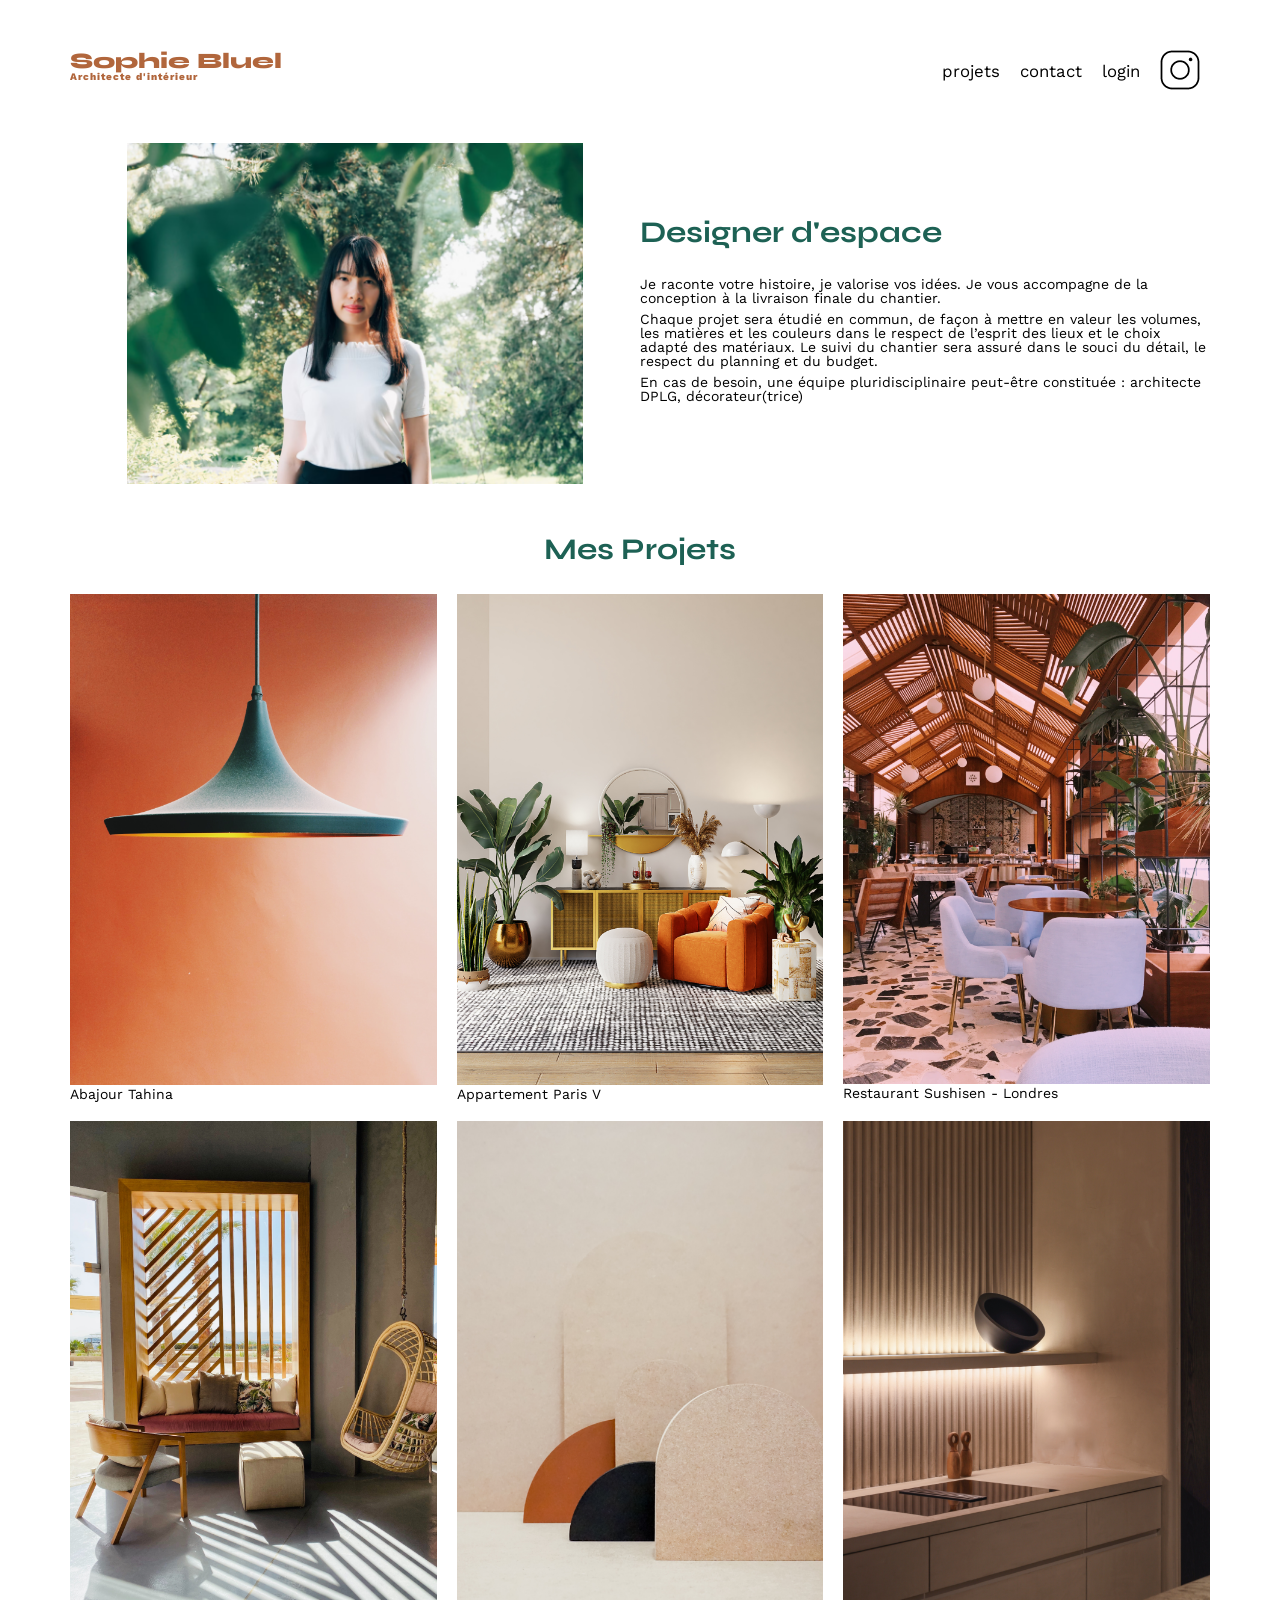
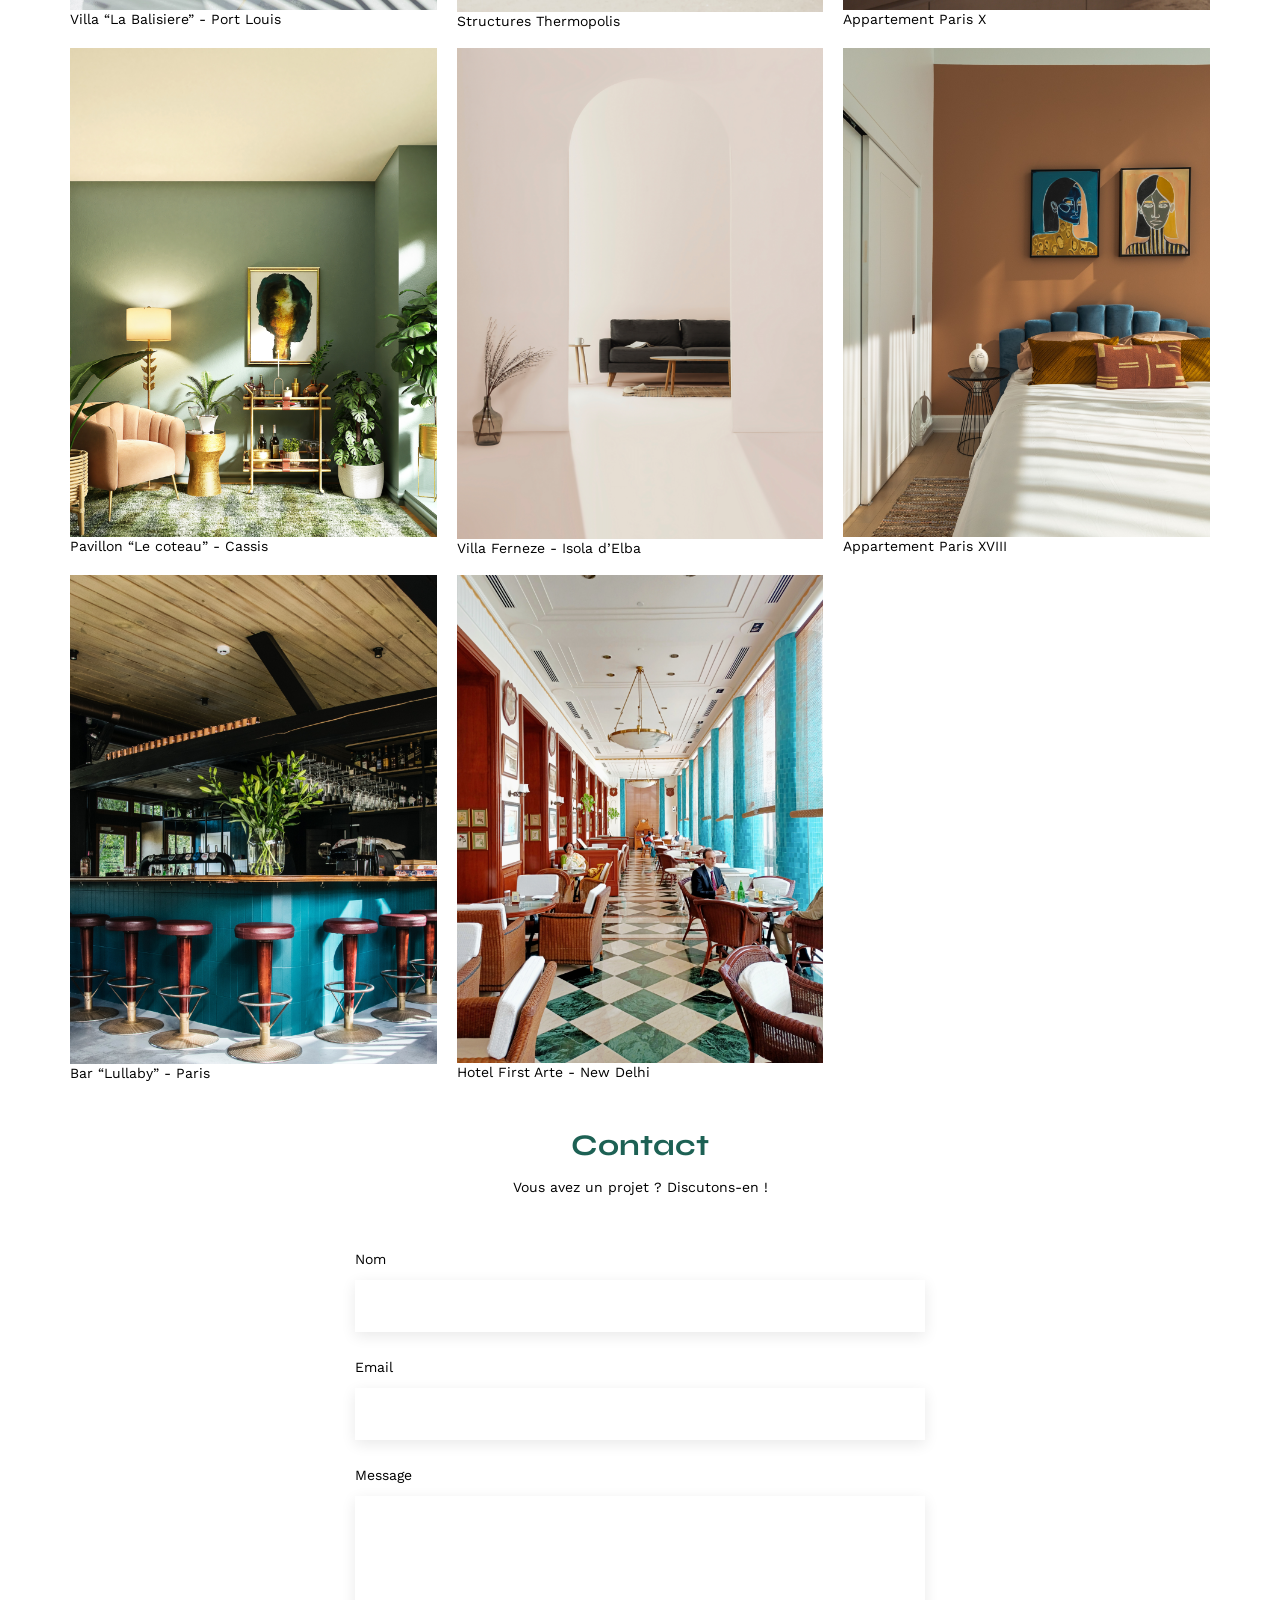
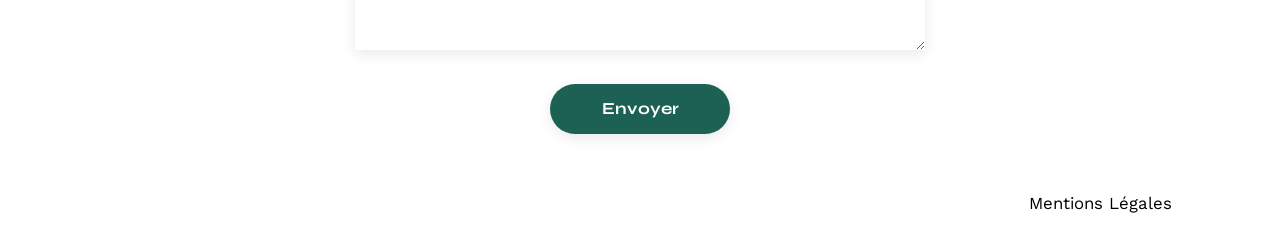
==== index.html @ ec169029 "feat: initial project structure for Sophie Bluel" ====
<!DOCTYPE html>
<html lang="fr">
<head>
	<meta charset="UTF-8">
	<title>Sophie Bluel - Architecte d'intérieur</title>
	<meta name="viewport" content="width=device-width, initial-scale=1.0">
	<link rel="preconnect" href="https://fonts.googleapis.com">
	<link rel="preconnect" href="https://fonts.gstatic.com" crossorigin>
	<link href="https://fonts.googleapis.com/css2?family=Syne:wght@700;800&family=Work+Sans&display=swap" rel="stylesheet">
	<meta name="description" content="">
	<link rel="stylesheet" href="./assets/style.css">
</head>
<body>
<header>
	<h1>Sophie Bluel <span>Architecte d'intérieur</span></h1>
	<nav>
		<ul>
			<li>projets</li>
			<li>contact</li>
			<li>login</li>
			<li><img src="./assets/icons/instagram.png" alt="Instagram"></li>
		</ul>
	</nav>
</header>
<main>
	<section id="introduction">
		<figure>
			<img src="./assets/images/sophie-bluel.png" alt="">
		</figure>
		<article>
			<h2>Designer d'espace</h2>
			<p>Je raconte votre histoire, je valorise vos idées. Je vous accompagne de la conception à la livraison finale du chantier.</p>
			<p>Chaque projet sera étudié en commun, de façon à mettre en valeur les volumes, les matières et les couleurs dans le respect de l’esprit des lieux et le choix adapté des matériaux. Le suivi du chantier sera assuré dans le souci du détail, le respect du planning et du budget.</p>
			<p>En cas de besoin, une équipe pluridisciplinaire peut-être constituée : architecte DPLG, décorateur(trice)</p>
		</article>
	</section>
	<section id="portfolio">
		<h2>Mes Projets</h2>
		<div class="gallery">
			<figure>
				<img src="assets/images/abajour-tahina.png" alt="Abajour Tahina">
				<figcaption>Abajour Tahina</figcaption>
			</figure>
			<figure>
				<img src="assets/images/appartement-paris-v.png" alt="Appartement Paris V">
				<figcaption>Appartement Paris V</figcaption>
			</figure>
			<figure>
				<img src="assets/images/restaurant-sushisen-londres.png" alt="Restaurant Sushisen - Londres">
				<figcaption>Restaurant Sushisen - Londres</figcaption>
			</figure>
			<figure>
				<img src="assets/images/la-balisiere.png" alt="Villa “La Balisiere” - Port Louis">
				<figcaption>Villa “La Balisiere” - Port Louis</figcaption>
			</figure>
			<figure>
				<img src="assets/images/structures-thermopolis.png" alt="Structures Thermopolis">
				<figcaption>Structures Thermopolis</figcaption>
			</figure>
			<figure>
				<img src="assets/images/appartement-paris-x.png" alt="Appartement Paris X">
				<figcaption>Appartement Paris X</figcaption>
			</figure>
			<figure>
				<img src="assets/images/le-coteau-cassis.png" alt="Pavillon “Le coteau” - Cassis">
				<figcaption>Pavillon “Le coteau” - Cassis</figcaption>
			</figure>
			<figure>
				<img src="assets/images/villa-ferneze.png" alt="Villa Ferneze - Isola d’Elba">
				<figcaption>Villa Ferneze - Isola d’Elba</figcaption>
			</figure>
			<figure>
				<img src="assets/images/appartement-paris-xviii.png" alt="Appartement Paris XVIII">
				<figcaption>Appartement Paris XVIII</figcaption>
			</figure>
			<figure>
				<img src="assets/images/bar-lullaby-paris.png" alt="Bar “Lullaby” - Paris">
				<figcaption>Bar “Lullaby” - Paris</figcaption>
			</figure>
			<figure>
				<img src="assets/images/hotel-first-arte-new-delhi.png" alt="Hotel First Arte - New Delhi">
				<figcaption>Hotel First Arte - New Delhi</figcaption>
			</figure>
		</div>
	</section>
	<section id="contact">
		<h2>Contact</h2>
		<p>Vous avez un projet ? Discutons-en !</p>
		<form action="#" method="post">
			<label for="name">Nom</label>
			<input type="text" name="name" id="name">
			<label for="email">Email</label>
			<input type="email" name="email" id="email">
			<label for="message">Message</label>
			<textarea name="message" id="message" cols="30" rows="10"></textarea>
			<input type="submit" value="Envoyer">
		</form>
	</section>
</main>

<footer>
	<nav>
		<ul>
			<li>Mentions Légales</li>
		</ul>
	</nav>
</footer>
</body>
</html>
---- assets/style.css ----
/* http://meyerweb.com/eric/tools/css/reset/
   v2.0 | 20110126
   License: none (public domain)
*/

html, body, div, span, applet, object, iframe,
h1, h2, h3, h4, h5, h6, p, blockquote, pre,
a, abbr, acronym, address, big, cite, code,
del, dfn, em, img, ins, kbd, q, s, samp,
small, strike, strong, sub, sup, tt, var,
b, u, i, center,
dl, dt, dd, ol, ul, li,
fieldset, form, label, legend,
table, caption, tbody, tfoot, thead, tr, th, td,
article, aside, canvas, details, embed,
figure, figcaption, footer, header, hgroup,
menu, nav, output, ruby, section, summary,
time, mark, audio, video {
	margin: 0;
	padding: 0;
	border: 0;
	font-size: 100%;
	font: inherit;
	vertical-align: baseline;
}
/* HTML5 display-role reset for older browsers */
article, aside, details, figcaption, figure,
footer, header, hgroup, menu, nav, section {
	display: block;
}
body {
	line-height: 1;
}
ol, ul {
	list-style: none;
}
blockquote, q {
	quotes: none;
}
blockquote:before, blockquote:after,
q:before, q:after {
	content: '';
	content: none;
}
table {
	border-collapse: collapse;
	border-spacing: 0;
}
/** end reset css**/
body {
	max-width: 1140px;
	margin:auto;
	font-family: 'Work Sans' ;
	font-size: 14px;
}
header {
	display: flex;
	justify-content: space-between;
	margin: 50px 0
}
section {
	margin: 50px 0
}

h1{
	display: flex;
	flex-direction: column;
	font-family: 'Syne';
	font-size: 22px;
	font-weight: 800;
	color: #B1663C
}

h1 > span {
	font-family: 'Work Sans';
	font-size:10px;
	letter-spacing: 0.1em;
;
}

h2{
	font-family: 'Syne';
	font-weight: 700;
	font-size: 30px;
	color: #1D6154
}
nav ul {
	display: flex;
	align-items: center;
	list-style-type: none;

}
nav li {
	padding: 0 10px;
	font-size: 1.2em;
}

li:hover {
	color: #B1663C;
}
#introduction {
	display: flex;
	align-items: center;
}
#introduction figure {
	flex: 1
}
#introduction img {
	display: block;
	margin: auto;
	width: 80%;
}

#introduction article {
	flex: 1
}
#introduction h2 {
	margin-bottom: 1em;
}

#introduction p {
	margin-bottom: 0.5em;
}
#portfolio h2 {
	text-align: center;
	margin-bottom: 1em;
}
.gallery {
	width: 100%;
	display: grid;
	grid-template-columns: 1fr 1fr 1fr;
	grid-column-gap: 20px;
	grid-row-gap: 20px;
}

.gallery img {
	width: 100%;

}
#contact {
	width: 50%;
margin: auto;
}
#contact > * {
	text-align: center;

}
#contact h2{
	margin-bottom: 20px;
}
#contact form {
	text-align: left;
	margin-top:30px;
	display: flex;
	flex-direction: column;
}

#contact input {
	height: 50px;
	font-size: 1.2em;
	border: none;
	box-shadow: 0px 4px 14px rgba(0, 0, 0, 0.09);
}
#contact label {
	margin: 2em 0 1em 0;
}
#contact textarea {
	border: none;
	box-shadow: 0px 4px 14px rgba(0, 0, 0, 0.09);
}

input[type="submit"]{
	font-family: 'Syne';
	font-weight: 700;
	color: white;
	background-color: #1D6154;
	margin : 2em auto ;
	width: 180px;
	text-align: center;
	border-radius: 60px ;
}

footer nav ul {
	display: flex;
	justify-content: flex-end;
	margin: 2em
}
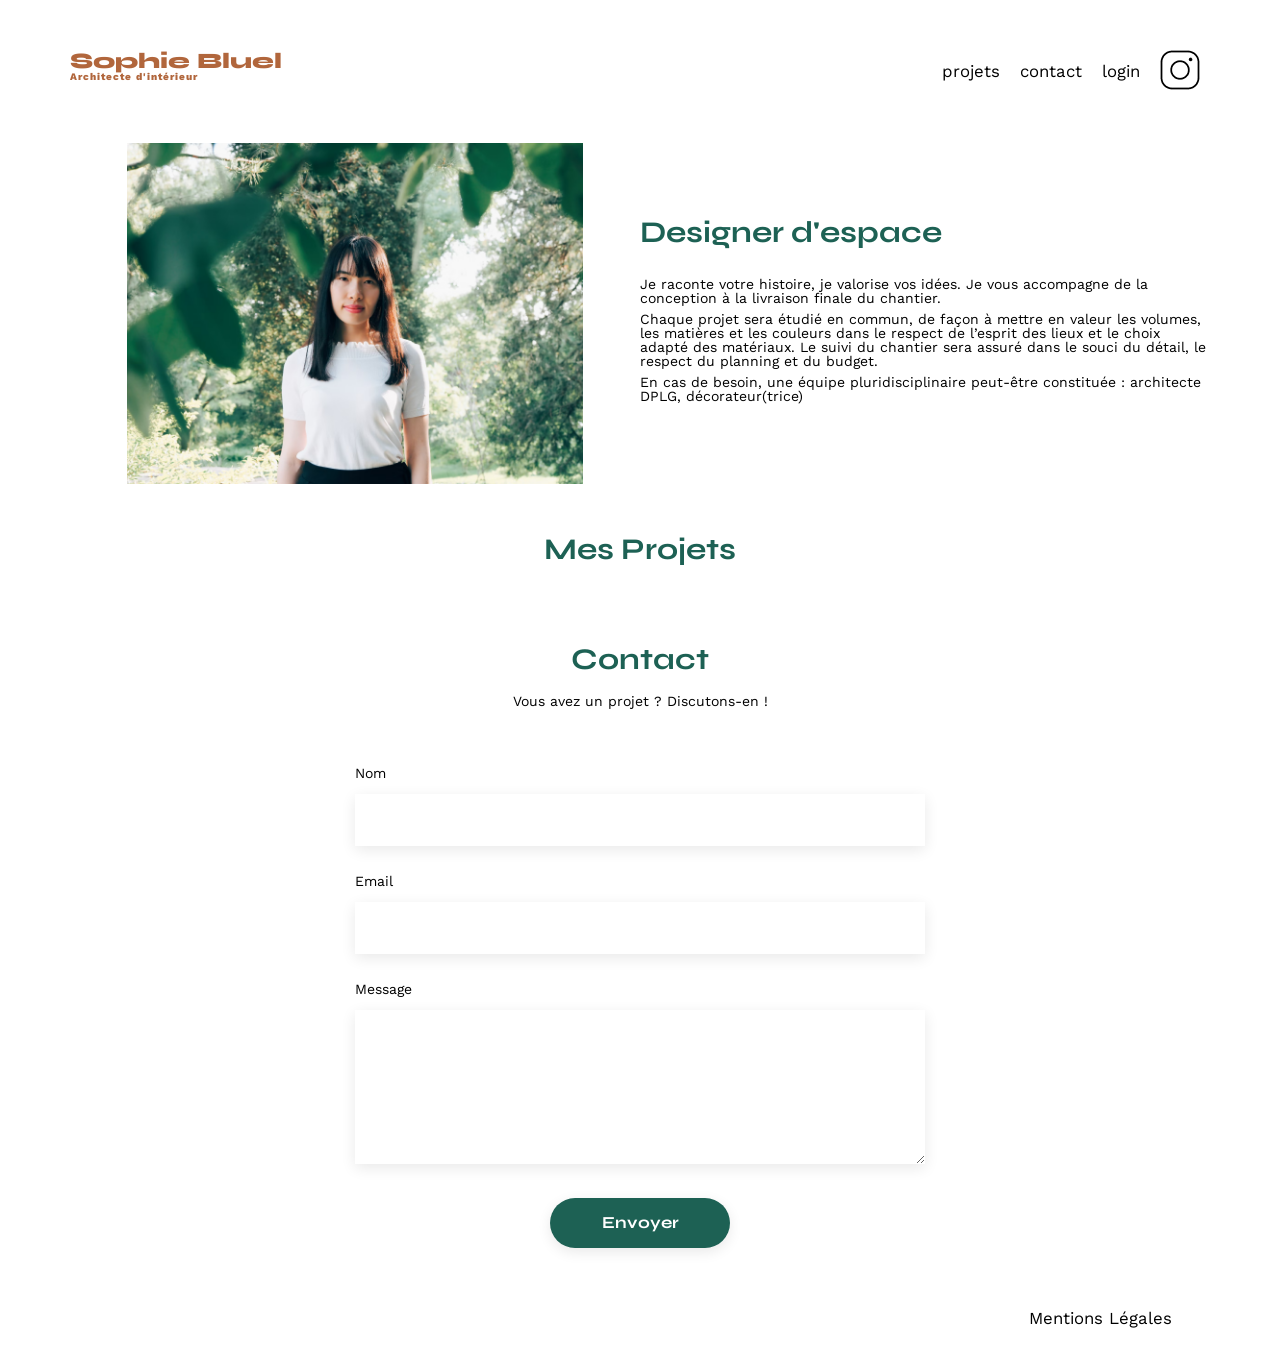
==== commit 3e569bc1: "feat: fetch and display projects dynamically from API" ====
--- a/index.html
+++ b/index.html
@@ -1,109 +1,80 @@
-<!DOCTYPE html>
+<!doctype html>
 <html lang="fr">
-<head>
-	<meta charset="UTF-8">
-	<title>Sophie Bluel - Architecte d'intérieur</title>
-	<meta name="viewport" content="width=device-width, initial-scale=1.0">
-	<link rel="preconnect" href="https://fonts.googleapis.com">
-	<link rel="preconnect" href="https://fonts.gstatic.com" crossorigin>
-	<link href="https://fonts.googleapis.com/css2?family=Syne:wght@700;800&family=Work+Sans&display=swap" rel="stylesheet">
-	<meta name="description" content="">
-	<link rel="stylesheet" href="./assets/style.css">
-</head>
-<body>
-<header>
-	<h1>Sophie Bluel <span>Architecte d'intérieur</span></h1>
-	<nav>
-		<ul>
-			<li>projets</li>
-			<li>contact</li>
-			<li>login</li>
-			<li><img src="./assets/icons/instagram.png" alt="Instagram"></li>
-		</ul>
-	</nav>
-</header>
-<main>
-	<section id="introduction">
-		<figure>
-			<img src="./assets/images/sophie-bluel.png" alt="">
-		</figure>
-		<article>
-			<h2>Designer d'espace</h2>
-			<p>Je raconte votre histoire, je valorise vos idées. Je vous accompagne de la conception à la livraison finale du chantier.</p>
-			<p>Chaque projet sera étudié en commun, de façon à mettre en valeur les volumes, les matières et les couleurs dans le respect de l’esprit des lieux et le choix adapté des matériaux. Le suivi du chantier sera assuré dans le souci du détail, le respect du planning et du budget.</p>
-			<p>En cas de besoin, une équipe pluridisciplinaire peut-être constituée : architecte DPLG, décorateur(trice)</p>
-		</article>
-	</section>
-	<section id="portfolio">
-		<h2>Mes Projets</h2>
-		<div class="gallery">
-			<figure>
-				<img src="assets/images/abajour-tahina.png" alt="Abajour Tahina">
-				<figcaption>Abajour Tahina</figcaption>
-			</figure>
-			<figure>
-				<img src="assets/images/appartement-paris-v.png" alt="Appartement Paris V">
-				<figcaption>Appartement Paris V</figcaption>
-			</figure>
-			<figure>
-				<img src="assets/images/restaurant-sushisen-londres.png" alt="Restaurant Sushisen - Londres">
-				<figcaption>Restaurant Sushisen - Londres</figcaption>
-			</figure>
-			<figure>
-				<img src="assets/images/la-balisiere.png" alt="Villa “La Balisiere” - Port Louis">
-				<figcaption>Villa “La Balisiere” - Port Louis</figcaption>
-			</figure>
-			<figure>
-				<img src="assets/images/structures-thermopolis.png" alt="Structures Thermopolis">
-				<figcaption>Structures Thermopolis</figcaption>
-			</figure>
-			<figure>
-				<img src="assets/images/appartement-paris-x.png" alt="Appartement Paris X">
-				<figcaption>Appartement Paris X</figcaption>
-			</figure>
-			<figure>
-				<img src="assets/images/le-coteau-cassis.png" alt="Pavillon “Le coteau” - Cassis">
-				<figcaption>Pavillon “Le coteau” - Cassis</figcaption>
-			</figure>
-			<figure>
-				<img src="assets/images/villa-ferneze.png" alt="Villa Ferneze - Isola d’Elba">
-				<figcaption>Villa Ferneze - Isola d’Elba</figcaption>
-			</figure>
-			<figure>
-				<img src="assets/images/appartement-paris-xviii.png" alt="Appartement Paris XVIII">
-				<figcaption>Appartement Paris XVIII</figcaption>
-			</figure>
-			<figure>
-				<img src="assets/images/bar-lullaby-paris.png" alt="Bar “Lullaby” - Paris">
-				<figcaption>Bar “Lullaby” - Paris</figcaption>
-			</figure>
-			<figure>
-				<img src="assets/images/hotel-first-arte-new-delhi.png" alt="Hotel First Arte - New Delhi">
-				<figcaption>Hotel First Arte - New Delhi</figcaption>
-			</figure>
-		</div>
-	</section>
-	<section id="contact">
-		<h2>Contact</h2>
-		<p>Vous avez un projet ? Discutons-en !</p>
-		<form action="#" method="post">
-			<label for="name">Nom</label>
-			<input type="text" name="name" id="name">
-			<label for="email">Email</label>
-			<input type="email" name="email" id="email">
-			<label for="message">Message</label>
-			<textarea name="message" id="message" cols="30" rows="10"></textarea>
-			<input type="submit" value="Envoyer">
-		</form>
-	</section>
-</main>
+  <head>
+    <meta charset="UTF-8" />
+    <title>Sophie Bluel - Architecte d'intérieur</title>
+    <meta name="viewport" content="width=device-width, initial-scale=1.0" />
+    <link rel="preconnect" href="https://fonts.googleapis.com" />
+    <link rel="preconnect" href="https://fonts.gstatic.com" crossorigin />
+    <link
+      href="https://fonts.googleapis.com/css2?family=Syne:wght@700;800&family=Work+Sans&display=swap"
+      rel="stylesheet"
+    />
+    <meta name="description" content="" />
+    <link rel="stylesheet" href="./assets/style.css" />
+  </head>
+  <body>
+    <header>
+      <h1>Sophie Bluel <span>Architecte d'intérieur</span></h1>
+      <nav>
+        <ul>
+          <li>projets</li>
+          <li>contact</li>
+          <li>login</li>
+          <li><img src="./assets/icons/instagram.png" alt="Instagram" /></li>
+        </ul>
+      </nav>
+    </header>
+    <main>
+      <section id="introduction">
+        <figure>
+          <img src="./assets/images/sophie-bluel.png" alt="" />
+        </figure>
+        <article>
+          <h2>Designer d'espace</h2>
+          <p>
+            Je raconte votre histoire, je valorise vos idées. Je vous accompagne
+            de la conception à la livraison finale du chantier.
+          </p>
+          <p>
+            Chaque projet sera étudié en commun, de façon à mettre en valeur les
+            volumes, les matières et les couleurs dans le respect de l’esprit
+            des lieux et le choix adapté des matériaux. Le suivi du chantier
+            sera assuré dans le souci du détail, le respect du planning et du
+            budget.
+          </p>
+          <p>
+            En cas de besoin, une équipe pluridisciplinaire peut-être constituée
+            : architecte DPLG, décorateur(trice)
+          </p>
+        </article>
+      </section>
+      <section id="portfolio">
+        <h2>Mes Projets</h2>
+        <div class="gallery"></div>
+      </section>
+      <section id="contact">
+        <h2>Contact</h2>
+        <p>Vous avez un projet ? Discutons-en !</p>
+        <form action="#" method="post">
+          <label for="name">Nom</label>
+          <input type="text" name="name" id="name" />
+          <label for="email">Email</label>
+          <input type="email" name="email" id="email" />
+          <label for="message">Message</label>
+          <textarea name="message" id="message" cols="30" rows="10"></textarea>
+          <input type="submit" value="Envoyer" />
+        </form>
+      </section>
+    </main>
 
-<footer>
-	<nav>
-		<ul>
-			<li>Mentions Légales</li>
-		</ul>
-	</nav>
-</footer>
-</body>
+    <footer>
+      <nav>
+        <ul>
+          <li>Mentions Légales</li>
+        </ul>
+      </nav>
+    </footer>
+    <script src="./assets/Javascripts/works.js"></script>
+  </body>
 </html>
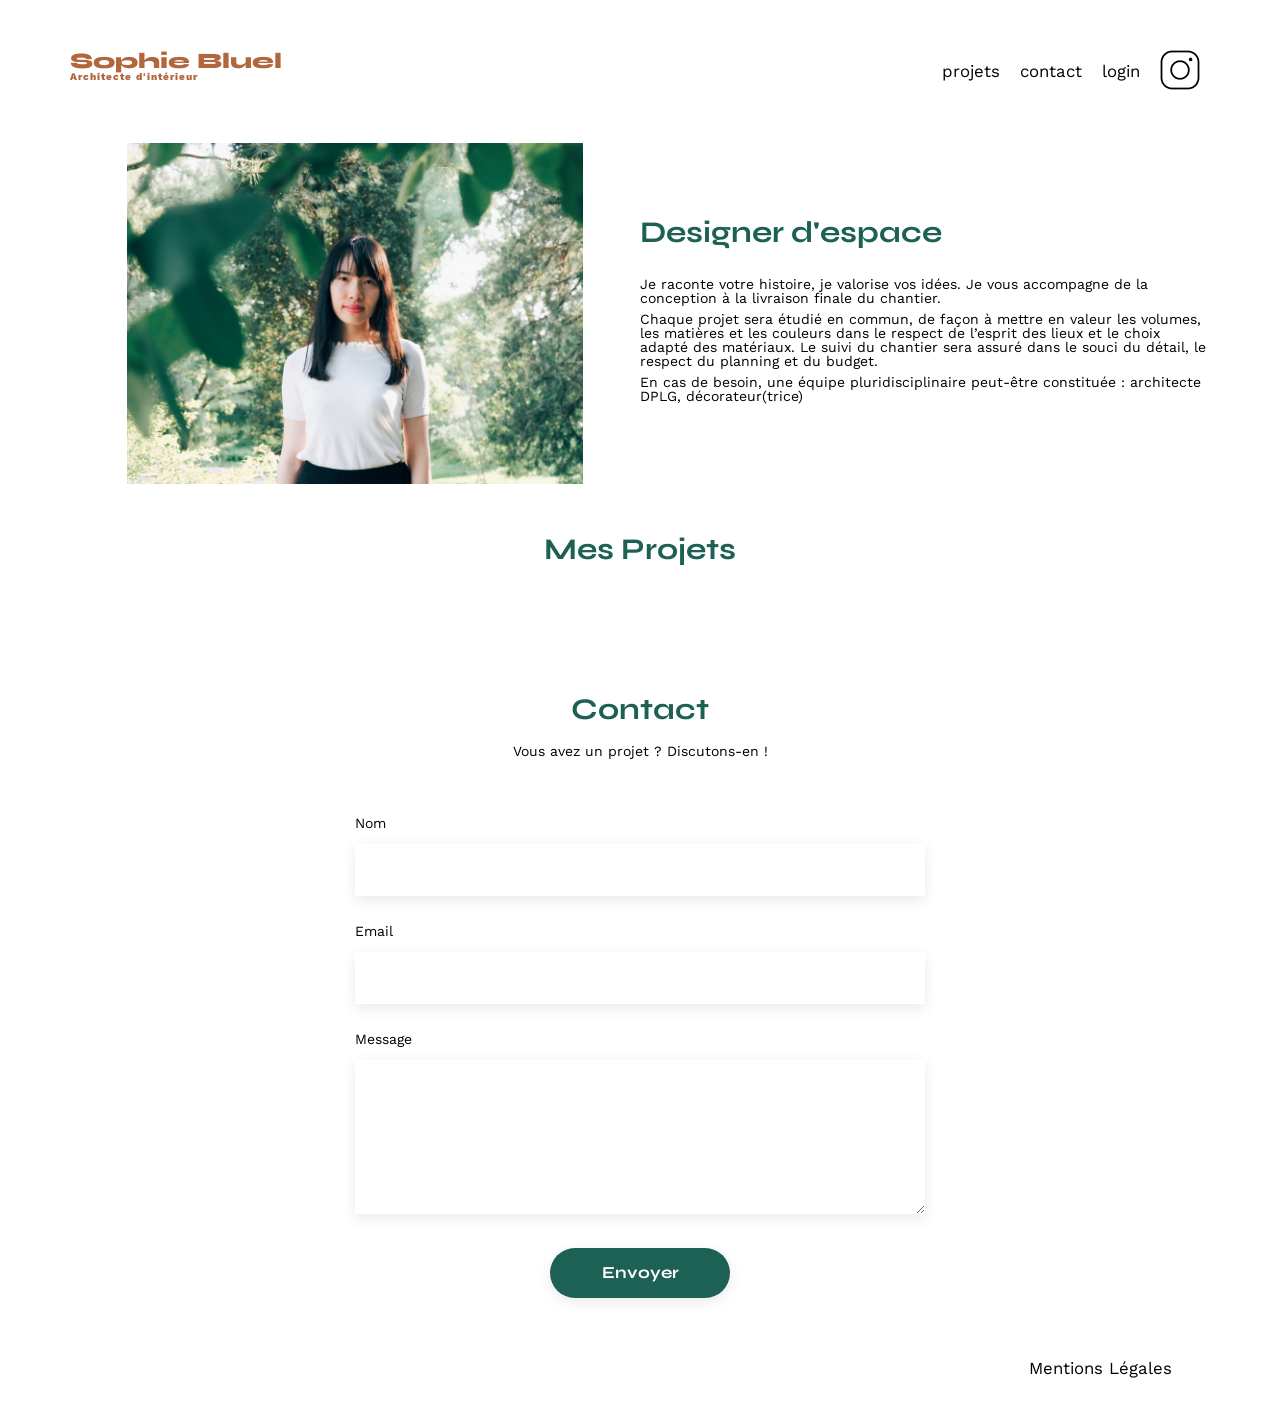
==== commit 4aacc737: "feat: add category filters and dynamic project sorting" ====
--- a/index.html
+++ b/index.html
@@ -51,6 +51,7 @@
       </section>
       <section id="portfolio">
         <h2>Mes Projets</h2>
+        <div class="filters"></div>
         <div class="gallery"></div>
       </section>
       <section id="contact">
@@ -75,6 +76,6 @@
         </ul>
       </nav>
     </footer>
-    <script src="./assets/Javascripts/works.js"></script>
+    <script src="./assets/Javascripts/works-categories.js"></script>
   </body>
 </html>
--- a/assets/style.css
+++ b/assets/style.css
@@ -186,3 +186,35 @@
 	margin: 2em
 }
 
+/* Conteneur filtres centrer */
+.filters {
+    display: flex;
+    justify-content: center;
+    gap: 10px;
+    margin-bottom: 50px;
+}
+
+/* Style des boutons */
+.filters__btn {
+    font-family: 'Syne';
+    font-weight: 700;
+    color: #1D6154;
+    background-color: white;
+    border: 1px solid #1D6154;
+    border-radius: 25px;
+    padding: 10px 20px;
+    cursor: pointer;
+    text-align: center;
+}
+
+/* Style du bouton selec */
+.filters__btn--active {
+    background-color: #1D6154;
+    color: white;
+}
+
+/*effet survol */
+.filters__btn:hover {
+    background-color: #1D6154;
+    color: white;
+}
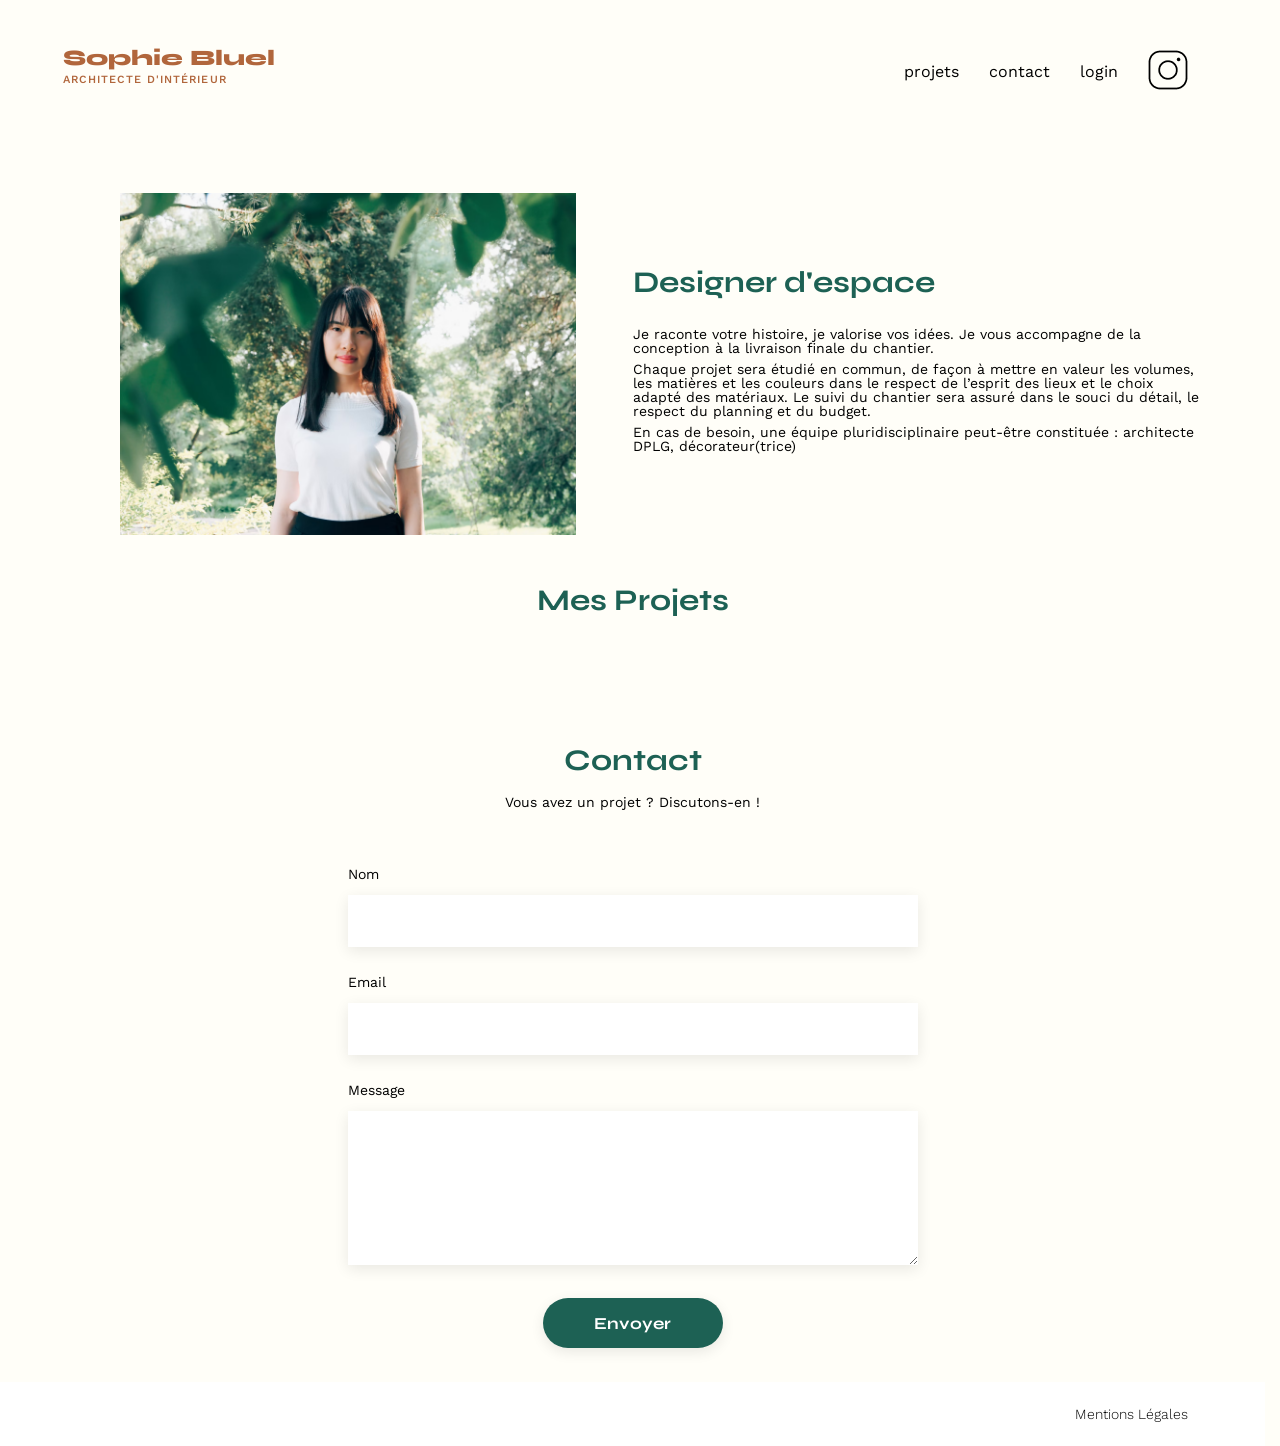
==== commit afed32bb: "feat: add login page and update global styles (header, footer, background)" ====
--- a/index.html
+++ b/index.html
@@ -20,7 +20,7 @@
         <ul>
           <li>projets</li>
           <li>contact</li>
-          <li>login</li>
+          <li><a href="login.html" class="nav__link">login</a></li>
           <li><img src="./assets/icons/instagram.png" alt="Instagram" /></li>
         </ul>
       </nav>
--- a/assets/style.css
+++ b/assets/style.css
@@ -2,8 +2,12 @@
    v2.0 | 20110126
    License: none (public domain)
 */
-
-html, body, div, span, applet, object, iframe,
+html {
+    font-size: 62.5%;
+    scrollbar-gutter: stable;
+}
+
+body, div, span, applet, object, iframe,
 h1, h2, h3, h4, h5, h6, p, blockquote, pre,
 a, abbr, acronym, address, big, cite, code,
 del, dfn, em, img, ins, kbd, q, s, samp,
@@ -16,174 +20,215 @@
 figure, figcaption, footer, header, hgroup,
 menu, nav, output, ruby, section, summary,
 time, mark, audio, video {
-	margin: 0;
-	padding: 0;
-	border: 0;
-	font-size: 100%;
-	font: inherit;
-	vertical-align: baseline;
-}
+    margin: 0;
+    padding: 0;
+    border: 0;
+    font-size: 100%;
+    font: inherit;
+    vertical-align: baseline;
+}
+
 /* HTML5 display-role reset for older browsers */
 article, aside, details, figcaption, figure,
 footer, header, hgroup, menu, nav, section {
-	display: block;
-}
+    display: block;
+}
+
 body {
-	line-height: 1;
-}
+    margin: 0;
+    display: flex;
+    flex-direction: column;
+    min-height: 100vh;
+    font-family: 'Work Sans';
+    font-size: 14px;  
+    line-height: 1;
+    background-color: #FFFEF8;
+}
+
+header, main {
+    max-width: 114rem;
+    margin-left: auto;
+    margin-right: auto;
+    width: 100%;
+}
+
+main {
+    flex: 1;
+}
+
 ol, ul {
-	list-style: none;
+    list-style: none;
 }
 blockquote, q {
-	quotes: none;
+    quotes: none;
 }
 blockquote:before, blockquote:after,
 q:before, q:after {
-	content: '';
-	content: none;
+    content: '';
+    content: none;
 }
 table {
-	border-collapse: collapse;
-	border-spacing: 0;
+    border-collapse: collapse;
+    border-spacing: 0;
 }
 /** end reset css**/
-body {
-	max-width: 1140px;
-	margin:auto;
-	font-family: 'Work Sans' ;
-	font-size: 14px;
-}
+
 header {
-	display: flex;
-	justify-content: space-between;
-	margin: 50px 0
-}
+    display: flex;
+    justify-content: space-between;
+    margin: 50px auto
+}
+
+header nav a {
+    text-decoration: none;
+    color: black;
+}
+
+.nav--active {
+    font-weight: 600;
+}
+
 section {
-	margin: 50px 0
+    margin: 50px 0
 }
 
 h1{
-	display: flex;
-	flex-direction: column;
-	font-family: 'Syne';
-	font-size: 22px;
-	font-weight: 800;
-	color: #B1663C
+    display: flex;
+    flex-direction: column;
+    font-family: 'Syne';
+    font-size: 2.2rem;
+    font-weight: 800;
+    color: #B1663C;
+    line-height: 0.8;
 }
 
 h1 > span {
+    font-family: 'Work Sans';
+    font-size:1.1rem;
+    text-transform: uppercase;
+    margin-top: 0.8rem;
+    font-weight: 550;
+    letter-spacing: 0.1em;
+}
+
+h2{
+    font-family: 'Syne';
+    font-weight: 700;
+    font-size: 30px;
+    color: #1D6154
+}
+nav ul {
+    display: flex;
+    align-items: center;
+    list-style-type: none;
+}
+nav li {
+    padding: 0 1.5rem;
+    font-size: 1.6rem;
+}
+
+li:hover {
+    color: #B1663C;
+}
+#introduction {
+    display: flex;
+    align-items: center;
+}
+#introduction figure {
+    flex: 1
+}
+#introduction img {
+    display: block;
+    margin: auto;
+    width: 80%;
+}
+
+#introduction article {
+    flex: 1
+}
+#introduction h2 {
+    margin-bottom: 1em;
+}
+
+#introduction p {
+    margin-bottom: 0.5em;
+}
+#portfolio h2 {
+    text-align: center;
+    margin-bottom: 1em;
+}
+.gallery {
+    width: 100%;
+    display: grid;
+    grid-template-columns: 1fr 1fr 1fr;
+    grid-column-gap: 20px;
+    grid-row-gap: 20px;
+}
+
+.gallery img {
+    width: 100%;
+}
+#contact {
+    width: 50%;
+    margin: auto;
+}
+#contact > * {
+    text-align: center;
+}
+#contact h2{
+    margin-bottom: 20px;
+}
+#contact form {
+    text-align: left;
+    margin-top:30px;
+    display: flex;
+    flex-direction: column;
+}
+
+#contact input {
+    height: 50px;
+    font-size: 1.2em;
+    border: none;
+    box-shadow: 0px 4px 14px rgba(0, 0, 0, 0.09);
+}
+#contact label {
+    margin: 2em 0 1em 0;
+}
+#contact textarea {
+    border: none;
+    box-shadow: 0px 4px 14px rgba(0, 0, 0, 0.09);
+}
+
+input[type="submit"]{
+    font-family: 'Syne';
+    font-weight: 700;
+    color: white;
+    background-color: #1D6154;
+    margin : 2em auto ;
+    width: 180px;
+    text-align: center;
+    border-radius: 60px ;
+}
+
+footer {
+    background-color: white;
+    width: 100%;
+}
+
+footer nav ul {
+    max-width: 114rem; 
+    margin: 0 auto;
+    display: flex;
+    justify-content: flex-end;
+    padding: 2.5rem 0
+}
+
+footer li {
 	font-family: 'Work Sans';
-	font-size:10px;
-	letter-spacing: 0.1em;
-;
-}
-
-h2{
-	font-family: 'Syne';
-	font-weight: 700;
-	font-size: 30px;
-	color: #1D6154
-}
-nav ul {
-	display: flex;
-	align-items: center;
-	list-style-type: none;
-
-}
-nav li {
-	padding: 0 10px;
-	font-size: 1.2em;
-}
-
-li:hover {
-	color: #B1663C;
-}
-#introduction {
-	display: flex;
-	align-items: center;
-}
-#introduction figure {
-	flex: 1
-}
-#introduction img {
-	display: block;
-	margin: auto;
-	width: 80%;
-}
-
-#introduction article {
-	flex: 1
-}
-#introduction h2 {
-	margin-bottom: 1em;
-}
-
-#introduction p {
-	margin-bottom: 0.5em;
-}
-#portfolio h2 {
-	text-align: center;
-	margin-bottom: 1em;
-}
-.gallery {
-	width: 100%;
-	display: grid;
-	grid-template-columns: 1fr 1fr 1fr;
-	grid-column-gap: 20px;
-	grid-row-gap: 20px;
-}
-
-.gallery img {
-	width: 100%;
-
-}
-#contact {
-	width: 50%;
-margin: auto;
-}
-#contact > * {
-	text-align: center;
-
-}
-#contact h2{
-	margin-bottom: 20px;
-}
-#contact form {
-	text-align: left;
-	margin-top:30px;
-	display: flex;
-	flex-direction: column;
-}
-
-#contact input {
-	height: 50px;
-	font-size: 1.2em;
-	border: none;
-	box-shadow: 0px 4px 14px rgba(0, 0, 0, 0.09);
-}
-#contact label {
-	margin: 2em 0 1em 0;
-}
-#contact textarea {
-	border: none;
-	box-shadow: 0px 4px 14px rgba(0, 0, 0, 0.09);
-}
-
-input[type="submit"]{
-	font-family: 'Syne';
-	font-weight: 700;
-	color: white;
-	background-color: #1D6154;
-	margin : 2em auto ;
-	width: 180px;
-	text-align: center;
-	border-radius: 60px ;
-}
-
-footer nav ul {
-	display: flex;
-	justify-content: flex-end;
-	margin: 2em
+    font-size: 1.4rem;
+	font-weight: 300;
+	line-height: 1;
+    color: black;
 }
 
 /* Conteneur filtres centrer */
@@ -217,4 +262,68 @@
 .filters__btn:hover {
     background-color: #1D6154;
     color: white;
+}
+
+
+/* login */
+.login {
+    max-width: 38rem; 
+    margin: 10% auto;
+    text-align: center;
+}
+
+.login__title {
+    font-family: 'Syne';
+    font-weight: 700;
+    color: #1D6154;
+    font-size: 3rem;
+    margin-bottom: 3.5rem;
+}
+
+.login__form {
+    display: flex;
+    flex-direction: column;
+    text-align: left;
+}
+
+.login__label {
+    font-size: 1.4rem;
+    margin-bottom: 0.5rem;
+    color: #3D3D3D;
+    font-weight: 600;
+}
+
+.login__input {
+    height: 5rem;
+    font-size: 1.6rem;
+    border: none;
+    background: white;
+    box-shadow: 0px 0.4rem 1.4rem rgba(0, 0, 0, 0.09);
+    margin-bottom: 3rem;
+    padding-left: 1.5rem;
+    box-sizing: border-box;
+}
+
+.login__submit {
+    font-family: 'Syne';
+    font-weight: 700;
+    color: white;
+    background-color: #1D6154;
+    margin: 1rem auto;
+    width: 18rem;
+    height: 3.8rem;
+    border-radius: 6rem;
+    border: none;
+    cursor: pointer;
+    font-size: 1.4rem;
+}
+
+.login__link {
+    display: block;
+    font-size: 1.4rem;
+    color: #3D3D3D;
+    text-decoration: underline;
+    text-align: center;
+    margin-top: 1.5rem;
+    font-weight: 600;
 }
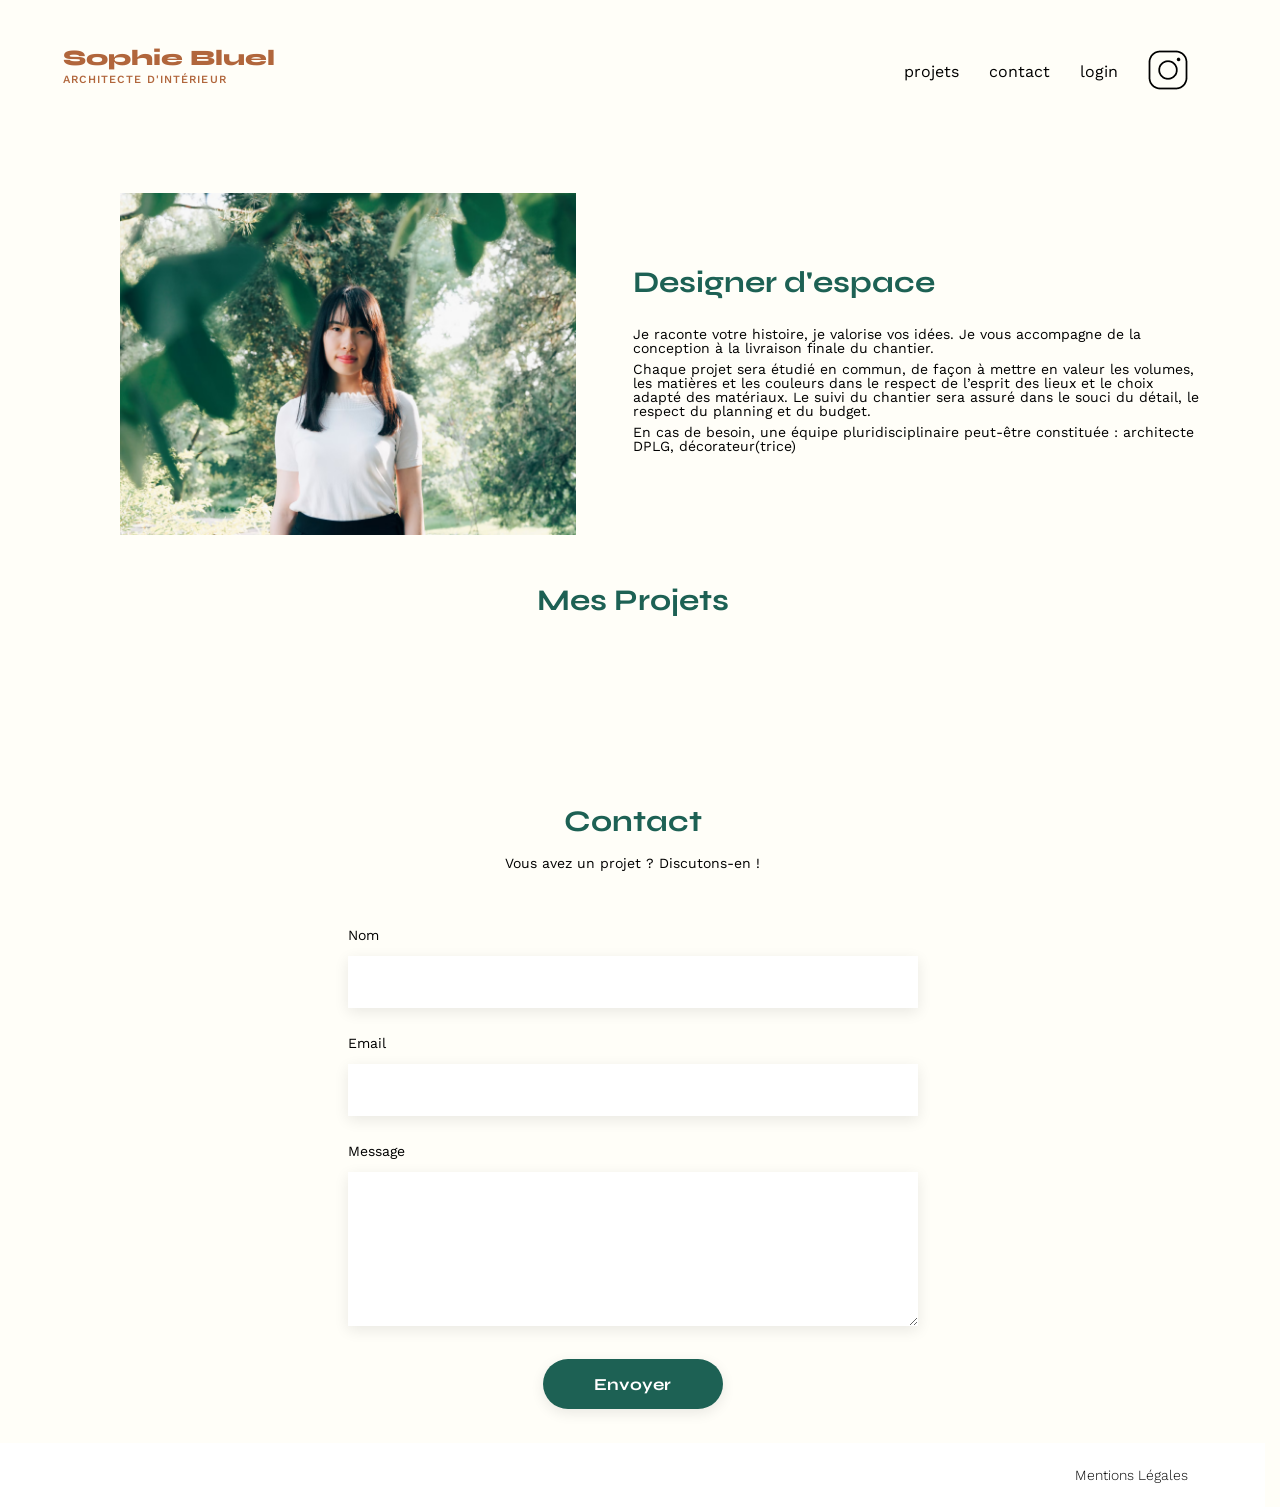
==== commit 7caa5eaf: "feat:  implement admin mode UI, logout logic and alignment fixes" ====
--- a/index.html
+++ b/index.html
@@ -7,6 +7,13 @@
     <link rel="preconnect" href="https://fonts.googleapis.com" />
     <link rel="preconnect" href="https://fonts.gstatic.com" crossorigin />
     <link
+      rel="stylesheet"
+      href="https://cdnjs.cloudflare.com/ajax/libs/font-awesome/6.2.1/css/all.min.css"
+      integrity="sha512-MV7K8+y+gLIBoVD59lQIYicR65iaqukzvf/nwasF0nqhPay5w/9lJmVM2hMDcnK1OnMGCdVK+iQrJ7lzPJQd1w=="
+      crossorigin="anonymous"
+      referrerpolicy="no-referrer"
+    />
+    <link
       href="https://fonts.googleapis.com/css2?family=Syne:wght@700;800&family=Work+Sans&display=swap"
       rel="stylesheet"
     />
@@ -14,6 +21,10 @@
     <link rel="stylesheet" href="./assets/style.css" />
   </head>
   <body>
+    <div class="edit-bar">
+      <i class="fa-regular fa-pen-to-square"></i>
+      <p>Mode édition</p>
+    </div>
     <header>
       <h1>Sophie Bluel <span>Architecte d'intérieur</span></h1>
       <nav>
@@ -50,7 +61,12 @@
         </article>
       </section>
       <section id="portfolio">
-        <h2>Mes Projets</h2>
+        <div class="portfolio__header">
+          <h2>Mes Projets</h2>
+          <a href="#" class="edit__btn">
+            <i class="fa-regular fa-pen-to-square"></i>modifier
+          </a>
+        </div>
         <div class="filters"></div>
         <div class="gallery"></div>
       </section>
@@ -77,5 +93,6 @@
       </nav>
     </footer>
     <script src="./assets/Javascripts/works-categories.js"></script>
+    <script src="./assets/Javascripts/admin.js"></script>
   </body>
 </html>
--- a/assets/style.css
+++ b/assets/style.css
@@ -155,7 +155,6 @@
 }
 #portfolio h2 {
     text-align: center;
-    margin-bottom: 1em;
 }
 .gallery {
     width: 100%;
@@ -326,4 +325,40 @@
     text-align: center;
     margin-top: 1.5rem;
     font-weight: 600;
+}
+
+/*Admin*/
+.edit-bar {
+    display: none;
+    background-color: black;
+    color: white;
+    width: 100%;
+    height: 5.9rem;
+    justify-content: center;
+    align-items: center;
+    gap: 1.5rem;
+}
+
+.portfolio__header {
+    display: flex;
+    justify-content: center;
+    align-items: center;
+    gap: 3rem;
+    margin-bottom: 8%;
+}
+
+.portfolio__header h2 {
+    margin-bottom: 0;
+}
+
+.edit__btn {
+    display: none;
+    align-items: center;
+    line-height: 1;
+    text-decoration: none;
+    color: black;
+    font-size: 1.4rem;
+    font-family: 'Work Sans';
+    font-weight: 400;
+    gap: 0.8rem;
 }
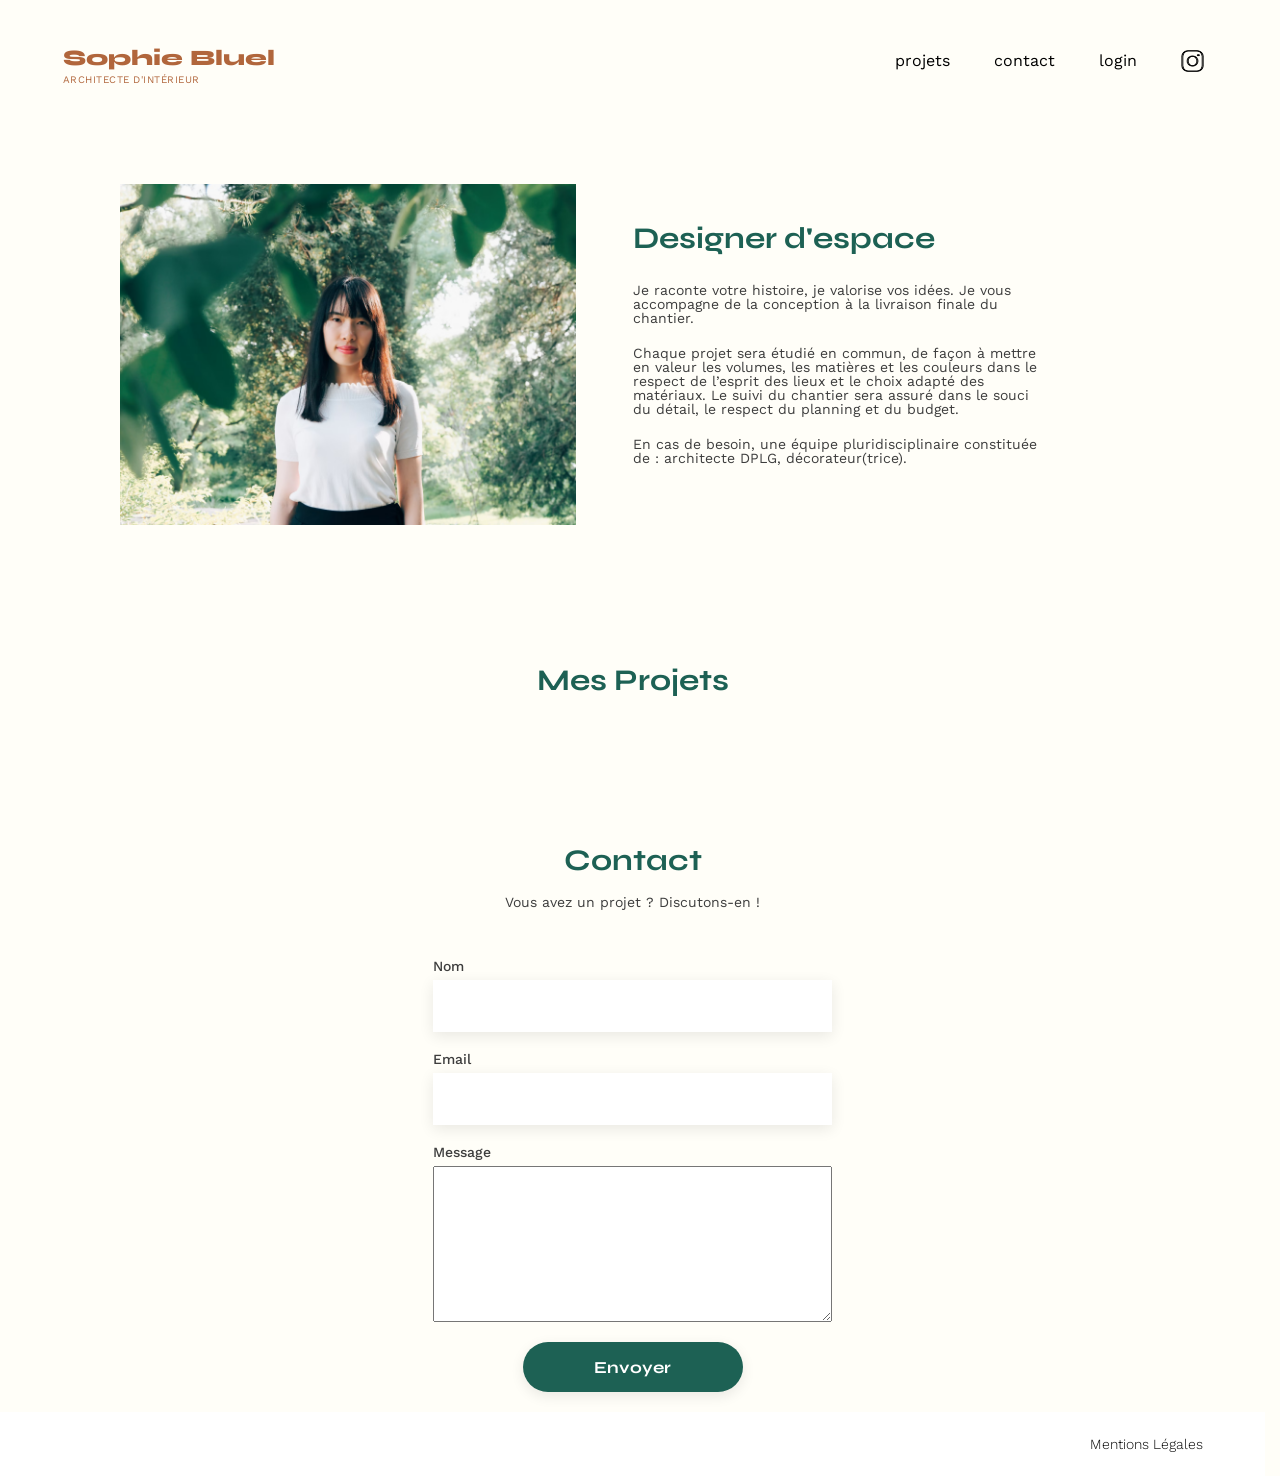
==== commit 3df256b9: "refactor: implement CSS variables, convert units to rem and fix navigation anchors" ====
--- a/index.html
+++ b/index.html
@@ -29,8 +29,8 @@
       <h1>Sophie Bluel <span>Architecte d'intérieur</span></h1>
       <nav>
         <ul>
-          <li>projets</li>
-          <li>contact</li>
+        <li><a href="index.html#portfolio">projets</a></li>
+        <li><a href="index.html#contact">contact</a></li>
           <li><a href="login.html" class="nav__link">login</a></li>
           <li><img src="./assets/icons/instagram.png" alt="Instagram" /></li>
         </ul>
@@ -55,8 +55,7 @@
             budget.
           </p>
           <p>
-            En cas de besoin, une équipe pluridisciplinaire peut-être constituée
-            : architecte DPLG, décorateur(trice)
+            En cas de besoin, une équipe pluridisciplinaire constituée de : architecte DPLG, décorateur(trice).
           </p>
         </article>
       </section>
@@ -92,7 +91,80 @@
         </ul>
       </nav>
     </footer>
+    <aside id="modal" class="modal" style="display: none">
+      <div class="modal__wrapper">
+        <div class="modal__header">
+          <button class="modal__back js-modal-back">
+            <i class="fa-solid fa-arrow-left"></i>
+          </button>
+          <button class="modal__close js-modal-close">
+            <i class="fa-solid fa-xmark"></i>
+          </button>
+        </div>
+
+        <div id="modal-view-gallery" class="modal__view">
+          <h3 class="modal__title">Galerie photo</h3>
+          <div class="modal__gallery js-admin-gallery"></div>
+          <hr class="modal__separator" />
+          <button class="modal__btn js-modal-add-view">
+            Ajouter une photo
+          </button>
+        </div>
+
+        <div id="modal-view-add" class="modal__view" style="display: none">
+          <h3 class="modal__title">Ajout photo</h3>
+          <form
+            action="#"
+            method="post"
+            class="modal__form"
+            id="modal-add-form"
+          >
+            <div class="modal__dropzone js-dropzone">
+              <div class="modal__dropzone-content js-dropzone-content">
+                <i class="fa-regular fa-image"></i>
+                <label for="file-upload" class="modal__dropzone-label"
+                  >+ Ajouter photo</label
+                >
+                <input
+                  id="file-upload"
+                  type="file"
+                  name="image"
+                  accept="image/png, image/jpeg"
+                  style="display: none"
+                />
+                <p>jpg, png : 4mo max</p>
+              </div>
+              <img
+                src=""
+                alt="Aperçu"
+                class="modal__preview js-preview"
+                style="display: none"
+              />
+            </div>
+
+            <div class="modal__inputs">
+              <label for="title">Titre</label>
+              <input type="text" name="title" id="title" />
+
+              <label for="category">Catégorie</label>
+              <select name="category" id="category">
+                <option value=""></option>
+              </select>
+            </div>
+
+            <hr class="modal__separator" />
+            <input
+              type="submit"
+              value="Valider"
+              class="modal__btn--submit js-modal-submit"
+              disabled
+            />
+          </form>
+        </div>
+      </div>
+    </aside>
     <script src="./assets/Javascripts/works-categories.js"></script>
     <script src="./assets/Javascripts/admin.js"></script>
+    <script src="./assets/Javascripts/modal.js"></script>
   </body>
 </html>
--- a/assets/style.css
+++ b/assets/style.css
@@ -1,7 +1,19 @@
-/* http://meyerweb.com/eric/tools/css/reset/
-   v2.0 | 20110126
-   License: none (public domain)
-*/
+:root {
+    --primary-color: #1D6154;
+    --primary-hover: #0E2F28;
+    --secondary-color: #B1663C;
+    --bg-color: #FFFEF8;
+    --text-dark: #3D3D3D;
+    --text-light: #444444;
+    --white: #FFFFFF;
+    --black: #000000;
+    --gray-light: #B3B3B3;
+    --blue-dropzone: #E8F1F6;
+    --blue-dropzone-btn: #CBD6DC;
+    --blue-dropzone-text: #306685;
+    --disabled-gray: #A7A7A7;
+}
+
 html {
     font-size: 62.5%;
     scrollbar-gutter: stable;
@@ -12,8 +24,7 @@
 a, abbr, acronym, address, big, cite, code,
 del, dfn, em, img, ins, kbd, q, s, samp,
 small, strike, strong, sub, sup, tt, var,
-b, u, i, center,
-dl, dt, dd, ol, ul, li,
+b, u, i, center, dl, dt, dd, ol, ul, li,
 fieldset, form, label, legend,
 table, caption, tbody, tfoot, thead, tr, th, td,
 article, aside, canvas, details, embed,
@@ -28,21 +39,25 @@
     vertical-align: baseline;
 }
 
-/* HTML5 display-role reset for older browsers */
 article, aside, details, figcaption, figure,
 footer, header, hgroup, menu, nav, section {
     display: block;
 }
 
+ol, ul { list-style: none; }
+blockquote, q { quotes: none; }
+blockquote:before, blockquote:after,
+q:before, q:after { content: ''; content: none; }
+table { border-collapse: collapse; border-spacing: 0; }
+
 body {
-    margin: 0;
     display: flex;
     flex-direction: column;
     min-height: 100vh;
     font-family: 'Work Sans';
-    font-size: 14px;  
-    line-height: 1;
-    background-color: #FFFEF8;
+    font-size: 1.4rem;  
+    line-height: 1;
+    background-color: var(--bg-color);
 }
 
 header, main {
@@ -52,165 +67,229 @@
     width: 100%;
 }
 
-main {
-    flex: 1;
-}
-
-ol, ul {
-    list-style: none;
-}
-blockquote, q {
-    quotes: none;
-}
-blockquote:before, blockquote:after,
-q:before, q:after {
-    content: '';
-    content: none;
-}
-table {
-    border-collapse: collapse;
-    border-spacing: 0;
-}
-/** end reset css**/
-
+main { flex: 1; }
+
+section { margin: 5rem 0; }
+
+h1 {
+    display: flex;
+    flex-direction: column;
+    font-family: 'Syne';
+    font-size: 2.2rem;
+    font-weight: 800;
+    color: var(--secondary-color);
+    line-height: 0.8;
+}
+
+h1 > span {
+    font-family: 'Work Sans';
+    font-size: 1rem;
+    text-transform: uppercase;
+    margin-top: 0.8rem;
+    font-weight: 400;
+    letter-spacing: 0.05em;
+}
+
+h2 {
+    font-family: 'Syne';
+    font-weight: 700;
+    font-size: 3rem;
+    color: var(--primary-color);
+}
+
+/* HEADER */
 header {
     display: flex;
     justify-content: space-between;
-    margin: 50px auto
+    margin: 5rem auto;
 }
 
 header nav a {
     text-decoration: none;
-    color: black;
-}
-
-.nav--active {
-    font-weight: 600;
-}
-
-section {
-    margin: 50px 0
-}
-
-h1{
-    display: flex;
-    flex-direction: column;
-    font-family: 'Syne';
-    font-size: 2.2rem;
-    font-weight: 800;
-    color: #B1663C;
-    line-height: 0.8;
-}
-
-h1 > span {
-    font-family: 'Work Sans';
-    font-size:1.1rem;
-    text-transform: uppercase;
-    margin-top: 0.8rem;
-    font-weight: 550;
-    letter-spacing: 0.1em;
-}
-
-h2{
-    font-family: 'Syne';
-    font-weight: 700;
-    font-size: 30px;
-    color: #1D6154
-}
+    color: var(--black);
+}
+
 nav ul {
     display: flex;
     align-items: center;
     list-style-type: none;
-}
+    gap: 4.4rem;
+}
+
 nav li {
-    padding: 0 1.5rem;
+    font-family: 'Work Sans';
+    font-weight: 400;
     font-size: 1.6rem;
-}
-
-li:hover {
-    color: #B1663C;
-}
+    line-height: 1;
+    text-align: center;
+    vertical-align: bottom;
+}
+
+nav li img {
+    width: 2.2rem;
+    height: 2.2rem;
+    display: block;
+    filter: drop-shadow(0.1rem 0 0 var(--black));
+}
+
+li:hover { 
+    color: var(--black); 
+    font-weight: 700; 
+}
+
+.nav--active { font-weight: 600; }
+
+/* SECTION INTRO */
 #introduction {
     display: flex;
     align-items: center;
-}
-#introduction figure {
-    flex: 1
-}
+    justify-content: center;
+    margin-bottom: 14rem;
+}
+
+#introduction figure, #introduction article {
+    flex: 1;
+}
+
 #introduction img {
     display: block;
     margin: auto;
     width: 80%;
 }
 
-#introduction article {
-    flex: 1
-}
-#introduction h2 {
-    margin-bottom: 1em;
-}
-
-#introduction p {
-    margin-bottom: 0.5em;
-}
-#portfolio h2 {
-    text-align: center;
-}
+#introduction h2 { margin-bottom: 1em; }
+#introduction p { margin-bottom: 1.5em; color: var(--text-dark); width: 40.4rem; }
+
+/* PORTFOLIO & FILTRES */
+.portfolio__header {
+    display: flex;
+    justify-content: center;
+    align-items: center;
+    gap: 3rem;
+    margin-bottom: 5rem;
+}
+
+.portfolio__header h2 { margin: 0; }
+
+.filters {
+    display: flex;
+    justify-content: center;
+    gap: 1rem;
+    margin-bottom: 5rem;
+}
+
+.filters__btn {
+    font-family: 'Syne';
+    font-weight: 700;
+    font-size: 1.5rem;
+    color: var(--primary-color);
+    background-color: var(--bg-color);
+    border: 0.1rem solid var(--primary-color);
+    border-radius: 2.5rem;
+    padding: 0.8rem 1.5rem;
+    cursor: pointer;
+    text-align: center;
+}
+
+.filters__btn--active, .filters__btn:hover {
+    background-color: var(--primary-color);
+    color: var(--white);
+}
+
+.filters__btn:hover {
+    background-color: var(--primary-hover);
+    border-color: var(--primary-hover);
+}
+
 .gallery {
-    width: 100%;
+    width: 90%;
+    margin: 0 auto;
     display: grid;
     grid-template-columns: 1fr 1fr 1fr;
-    grid-column-gap: 20px;
-    grid-row-gap: 20px;
+    grid-column-gap: 2rem;
+    grid-row-gap: 2rem;
 }
 
 .gallery img {
     width: 100%;
-}
+    height: 45rem;
+    object-fit: cover;
+    display: block;
+}
+
+.gallery figcaption {
+    font-family: 'Work Sans';
+    font-weight: 400;
+    font-size: 1.3rem;
+    line-height: 1;
+    color: var(--text-dark);
+    margin-top: 0.7rem;
+}
+
+/* FORM CONTACT */
 #contact {
-    width: 50%;
+    width: 35%;
     margin: auto;
 }
-#contact > * {
-    text-align: center;
-}
-#contact h2{
-    margin-bottom: 20px;
-}
+
+#contact > * { text-align: center; }
+#contact h2 { margin-bottom: 2rem; }
+
+#contact p {
+    font-family: 'Work Sans';
+    font-weight: 400;
+    font-size: 1.4rem;
+    line-height: 1;
+    color: var(--text-dark);
+    margin-bottom: 3rem;
+}
+
 #contact form {
     text-align: left;
-    margin-top:30px;
+    margin-top: 3rem;
     display: flex;
     flex-direction: column;
 }
 
+#contact label {
+    font-family: 'Work Sans';
+    font-weight: 500;
+    font-size: 1.4rem;
+    line-height: 1;
+    color: var(--text-dark);
+    margin: 2rem 0 0.7rem 0;
+    display: block;
+}
+
 #contact input {
-    height: 50px;
+    height: 5rem;
     font-size: 1.2em;
     border: none;
-    box-shadow: 0px 4px 14px rgba(0, 0, 0, 0.09);
-}
-#contact label {
-    margin: 2em 0 1em 0;
-}
-#contact textarea {
-    border: none;
-    box-shadow: 0px 4px 14px rgba(0, 0, 0, 0.09);
-}
-
-input[type="submit"]{
-    font-family: 'Syne';
-    font-weight: 700;
-    color: white;
-    background-color: #1D6154;
-    margin : 2em auto ;
-    width: 180px;
-    text-align: center;
-    border-radius: 60px ;
-}
-
+    box-shadow: 0 0.4rem 1.4rem rgba(0, 0, 0, 0.09);
+}
+
+input[type="submit"] {
+    font-family: 'Syne';
+    font-weight: 700;
+    color: var(--white);
+    background-color: var(--primary-color);
+    margin: 2rem auto;
+    width: 22rem;
+    height: 3rem;
+    text-align: center;
+    border-radius: 6rem;
+    border: none;
+    cursor: pointer;
+    display: block;
+}
+
+input[type="submit"]:hover {
+    background-color: var(--primary-hover);
+}
+
+/* FOOTER */
 footer {
-    background-color: white;
+    background-color: var(--white);
     width: 100%;
 }
 
@@ -219,52 +298,18 @@
     margin: 0 auto;
     display: flex;
     justify-content: flex-end;
-    padding: 2.5rem 0
+    padding: 2.5rem 0;
 }
 
 footer li {
-	font-family: 'Work Sans';
-    font-size: 1.4rem;
-	font-weight: 300;
-	line-height: 1;
-    color: black;
-}
-
-/* Conteneur filtres centrer */
-.filters {
-    display: flex;
-    justify-content: center;
-    gap: 10px;
-    margin-bottom: 50px;
-}
-
-/* Style des boutons */
-.filters__btn {
-    font-family: 'Syne';
-    font-weight: 700;
-    color: #1D6154;
-    background-color: white;
-    border: 1px solid #1D6154;
-    border-radius: 25px;
-    padding: 10px 20px;
-    cursor: pointer;
-    text-align: center;
-}
-
-/* Style du bouton selec */
-.filters__btn--active {
-    background-color: #1D6154;
-    color: white;
-}
-
-/*effet survol */
-.filters__btn:hover {
-    background-color: #1D6154;
-    color: white;
-}
-
-
-/* login */
+    font-family: 'Work Sans';
+    font-size: 1.4rem;
+    font-weight: 300;
+    line-height: 1;
+    color: var(--black);
+}
+
+/* LOGIN */
 .login {
     max-width: 38rem; 
     margin: 10% auto;
@@ -274,7 +319,7 @@
 .login__title {
     font-family: 'Syne';
     font-weight: 700;
-    color: #1D6154;
+    color: var(--primary-color);
     font-size: 3rem;
     margin-bottom: 3.5rem;
 }
@@ -287,8 +332,8 @@
 
 .login__label {
     font-size: 1.4rem;
-    margin-bottom: 0.5rem;
-    color: #3D3D3D;
+    margin-bottom: 1rem;
+    color: var(--text-dark);
     font-weight: 600;
 }
 
@@ -296,8 +341,8 @@
     height: 5rem;
     font-size: 1.6rem;
     border: none;
-    background: white;
-    box-shadow: 0px 0.4rem 1.4rem rgba(0, 0, 0, 0.09);
+    background: var(--white);
+    box-shadow: 0 0.4rem 1.4rem rgba(0, 0, 0, 0.09);
     margin-bottom: 3rem;
     padding-left: 1.5rem;
     box-sizing: border-box;
@@ -306,8 +351,8 @@
 .login__submit {
     font-family: 'Syne';
     font-weight: 700;
-    color: white;
-    background-color: #1D6154;
+    color: var(--white);
+    background-color: var(--primary-color);
     margin: 1rem auto;
     width: 18rem;
     height: 3.8rem;
@@ -317,21 +362,25 @@
     font-size: 1.4rem;
 }
 
+.login__submit:hover {
+    background-color: var(--primary-hover);
+}
+
 .login__link {
     display: block;
     font-size: 1.4rem;
-    color: #3D3D3D;
+    color: var(--text-dark);
     text-decoration: underline;
     text-align: center;
     margin-top: 1.5rem;
     font-weight: 600;
 }
 
-/*Admin*/
+/* mode Edit */
 .edit-bar {
     display: none;
-    background-color: black;
-    color: white;
+    background-color: var(--black);
+    color: var(--white);
     width: 100%;
     height: 5.9rem;
     justify-content: center;
@@ -339,26 +388,205 @@
     gap: 1.5rem;
 }
 
-.portfolio__header {
-    display: flex;
-    justify-content: center;
-    align-items: center;
-    gap: 3rem;
-    margin-bottom: 8%;
-}
-
-.portfolio__header h2 {
-    margin-bottom: 0;
-}
-
 .edit__btn {
     display: none;
     align-items: center;
     line-height: 1;
     text-decoration: none;
-    color: black;
+    color: var(--black);
     font-size: 1.4rem;
     font-family: 'Work Sans';
     font-weight: 400;
     gap: 0.8rem;
+}
+
+/* MODALE */
+.modal {
+    position: fixed;
+    top: 0; left: 0;
+    width: 100%; height: 100%;
+    background: rgba(0, 0, 0, 0.3);
+    display: flex; align-items: center; justify-content: center;
+    z-index: 2000;
+}
+
+.modal__wrapper {
+    background-color: var(--white);
+    width: 63rem;
+    max-width: 90%;
+    padding: 3rem;
+    border-radius: 1rem;
+    position: relative;
+}
+
+.modal__header {
+    display: flex;
+    justify-content: space-between;
+    margin-bottom: 1rem;
+}
+
+.modal__back, .modal__close {
+    background: none; border: none;
+    font-size: 2rem; cursor: pointer;
+}
+
+.modal__view {
+    display: flex; flex-direction: column;
+    align-items: center;
+    padding: 0 10%;
+}
+
+.modal__title {
+    font-family: 'Work Sans'; 
+    font-size: 2.6rem;
+    margin-bottom: 4.5rem; 
+    font-weight: 400;
+}
+
+/* Modale - Galerie */
+.modal__gallery {
+    display: grid;
+    grid-template-columns: repeat(5, 1fr);
+    gap: 0.8rem; width: 100%;
+}
+
+.modal__gallery-item {
+    position: relative;
+    width: 100%;
+}
+
+.modal__gallery-item img {
+    width: 100%;
+    height: 13rem;
+    object-fit: cover;
+    display: block;
+}
+
+.modal__trash {
+    position: absolute;
+    top: 0.5rem; right: 0.5rem;
+    background-color: var(--black);
+    color: var(--white);
+    width: 1.7rem; height: 1.7rem;
+    display: flex; align-items: center; justify-content: center;
+    border-radius: 0.2rem;
+    font-size: 1rem; cursor: pointer;
+}
+
+/* Modale - Vue Formulaire ajout */
+.modal__form { 
+    width: 100%; 
+    display: flex; 
+    flex-direction: column; 
+}
+
+.modal__dropzone {
+    background-color: var(--blue-dropzone);
+    border-radius: 0.3rem;
+    height: 16.9rem;
+    display: flex;
+    align-items: center; 
+    justify-content: center;
+    margin-bottom: 3rem;
+}
+
+.modal__dropzone-content {
+    display: flex;
+    flex-direction: column;
+    align-items: center;
+    gap: 1.5rem;
+    height: 100%;
+    width: 100%;
+    justify-content: center;
+}
+
+.modal__dropzone i { font-size: 7.6rem; color: #B9C5CC; }
+
+.modal__dropzone-label {
+    background-color: var(--blue-dropzone-btn);
+    color: var(--blue-dropzone-text);
+    padding: 1rem 3.3rem;
+    border-radius: 5rem;
+    font-weight: 600; 
+    cursor: pointer;
+}
+
+.modal__dropzone p { font-size: 1rem; color: var(--text-light); }
+.modal__preview { max-height: 100%; object-fit: contain; }
+
+.modal__inputs label {
+    font-family: 'Work Sans';
+    font-weight: 500;
+    font-size: 1.4rem;
+    line-height: 1;
+    color: var(--text-dark);
+    margin: 2rem 0 1rem 0;
+    display: block;
+}
+
+.modal__inputs input, .modal__inputs select {
+    width: 100%;
+    height: 5rem;
+    border: none;
+    box-shadow: 0 0.4rem 1.4rem rgba(0, 0, 0, 0.09);
+    padding: 0 1.5rem;
+    box-sizing: border-box;
+    font-family: 'Work Sans';
+    font-weight: 400;
+    font-size: 1.4rem;
+    line-height: 1;
+    color: var(--text-light);
+}
+
+/* Modale - Separateur et Boutons */
+.modal__separator { 
+    width: 100%; 
+    border: 0; 
+    border-top: 0.1rem solid var(--gray-light); 
+    margin: 4.5rem 0 2rem 0; 
+}
+
+.modal__btn {
+    width: 20rem;
+    height: 3.6rem;
+    font-family: 'Syne';
+    font-weight: 700;
+    font-size: 1.4rem;
+    background-color: var(--primary-color);
+    color: var(--white);
+    border: none;
+    border-radius: 6rem;
+    cursor: pointer;
+    display: block;
+    margin: 0 auto;
+    text-align: center;
+}
+
+.modal__btn:hover {
+    background-color: var(--primary-hover);
+}
+
+.modal__view input.modal__btn--submit {
+    width: 25rem;
+    height: 3.6rem;
+    font-family: 'Syne';
+    font-weight: 700;
+    font-size: 1.4rem;
+    color: var(--white);
+    background-color: var(--primary-color);
+    border: none;
+    border-radius: 6rem;
+    cursor: pointer;
+    display: block;
+    margin: 0 auto;
+    text-align: center;
+}
+
+.modal__view input.modal__btn--submit:not(:disabled):hover {
+    background-color: var(--primary-hover);
+}
+
+.modal__view input.modal__btn--submit:disabled {
+    background-color: var(--disabled-gray);
+    cursor: not-allowed;
 }
